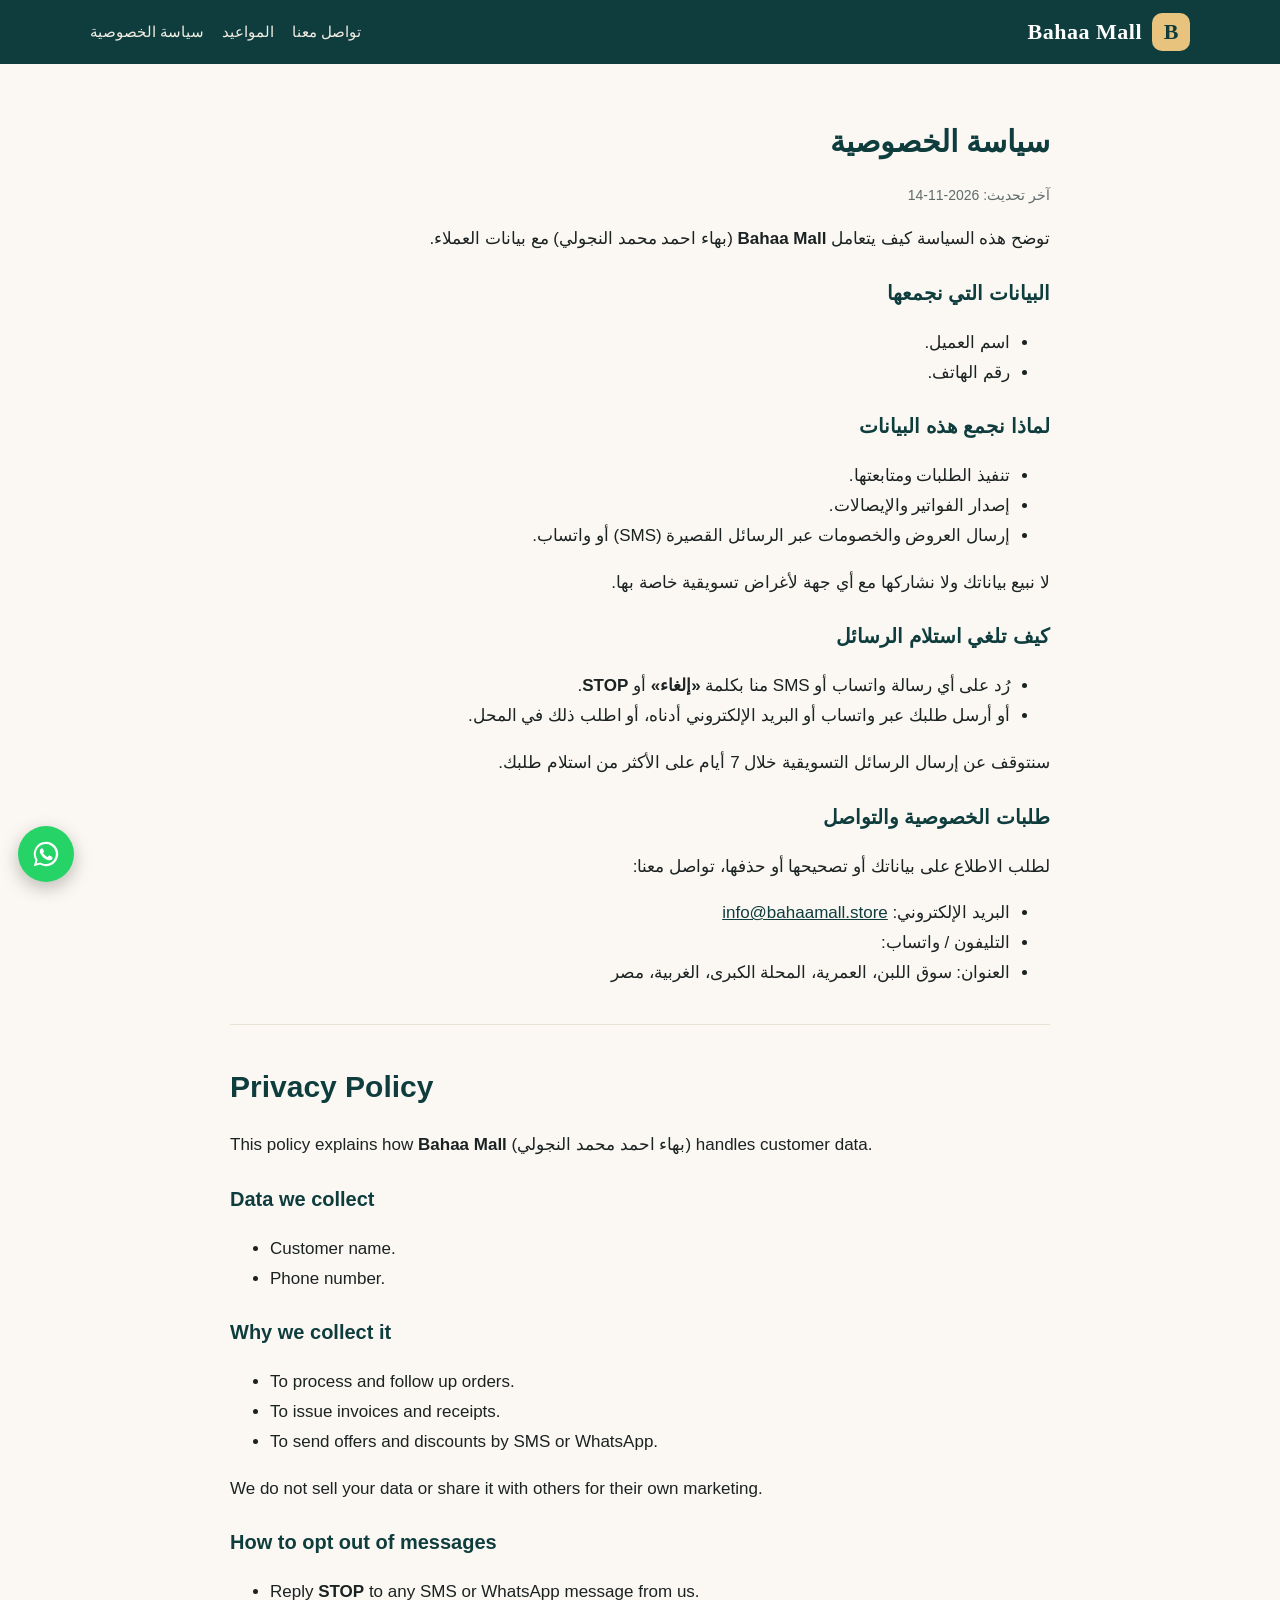
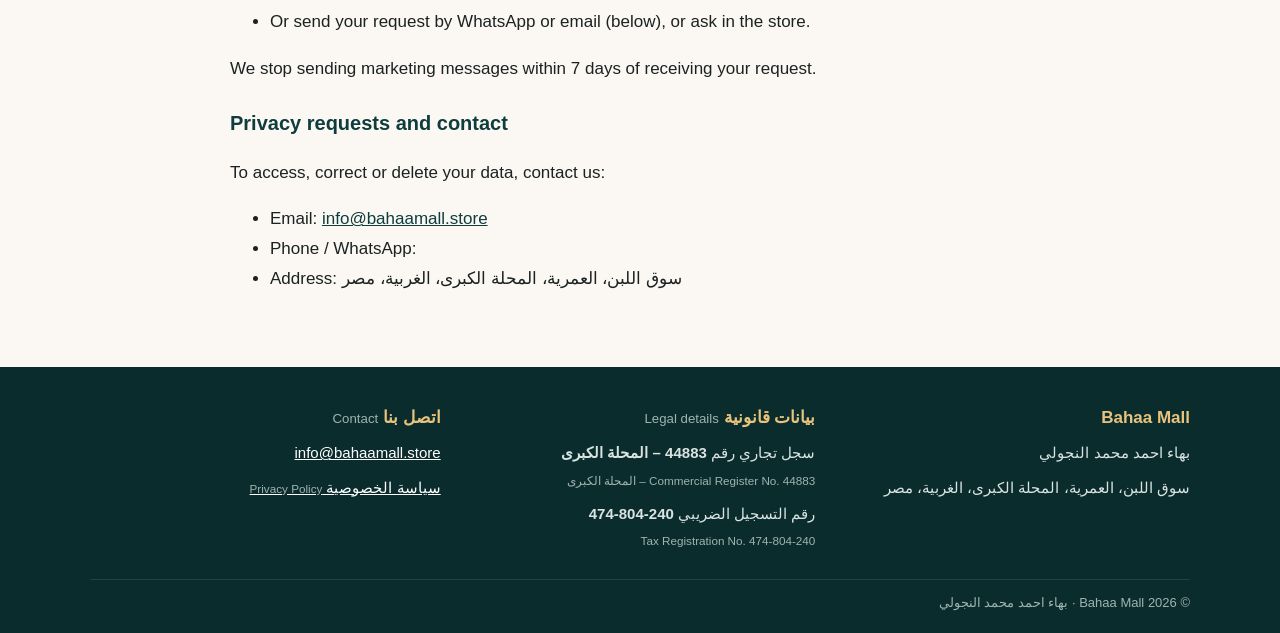
==== docs/privacy.html @ fdb08cdc "Bahaa Mall website: home and privacy pages for Meta Business Verification Co-Authored-By: Claude Opu" ====
<!doctype html>
<html lang="ar" dir="rtl">
<head>
<meta charset="utf-8">
<meta name="viewport" content="width=device-width, initial-scale=1">
<title>سياسة الخصوصية – Bahaa Mall</title>
<meta name="description" content="Privacy Policy of Bahaa Mall">
<!-- Meta domain verification: put the code in config.json "metaDomainVerification" and rebuild -->
<link rel="icon" href="data:image/svg+xml,%3Csvg xmlns='http://www.w3.org/2000/svg' viewBox='0 0 64 64'%3E%3Crect width='64' height='64' rx='14' fill='%230f3d3e'/%3E%3Ctext x='32' y='43' font-size='30' text-anchor='middle' fill='%23e8c37d' font-family='Georgia'%3EB%3C/text%3E%3C/svg%3E">
<link rel="stylesheet" href="style.css">
</head>
<body>
<header class="top"><div class="wrap top__in">
  <a class="brand" href="index.html"><span class="brand__mark">B</span><span class="brand__name">Bahaa Mall</span></a>
  <nav class="nav"><a href="index.html#contact">تواصل معنا</a><a href="index.html#hours">المواعيد</a><a href="privacy.html">سياسة الخصوصية</a></nav>
</div></header>
<main class="wrap doc">
<h1>سياسة الخصوصية</h1>
<p class="muted">آخر تحديث: 2026-11-14</p>
<p>توضح هذه السياسة كيف يتعامل <b>Bahaa Mall</b> (بهاء احمد محمد النجولي) مع بيانات العملاء.</p>
<h2>البيانات التي نجمعها</h2>
<ul><li>اسم العميل.</li><li>رقم الهاتف.</li></ul>
<h2>لماذا نجمع هذه البيانات</h2>
<ul><li>تنفيذ الطلبات ومتابعتها.</li><li>إصدار الفواتير والإيصالات.</li><li>إرسال العروض والخصومات عبر الرسائل القصيرة (SMS) أو واتساب.</li></ul>
<p>لا نبيع بياناتك ولا نشاركها مع أي جهة لأغراض تسويقية خاصة بها.</p>
<h2>كيف تلغي استلام الرسائل</h2>
<ul><li>رُد على أي رسالة واتساب أو SMS منا بكلمة <b>«إلغاء»</b> أو <b>STOP</b>.</li><li>أو أرسل طلبك عبر واتساب أو البريد الإلكتروني أدناه، أو اطلب ذلك في المحل.</li></ul>
<p>سنتوقف عن إرسال الرسائل التسويقية خلال 7 أيام على الأكثر من استلام طلبك.</p>
<h2>طلبات الخصوصية والتواصل</h2>
<p>لطلب الاطلاع على بياناتك أو تصحيحها أو حذفها، تواصل معنا:</p>
<ul><li>البريد الإلكتروني: <a href="mailto:info@bahaamall.store">info@bahaamall.store</a></li><li>التليفون / واتساب: <a href="tel:" dir="ltr"></a></li><li>العنوان: سوق اللبن، العمرية، المحلة الكبرى، الغربية، مصر</li></ul>

<hr>
<section lang="en" dir="ltr" class="en-doc">
<h1>Privacy Policy</h1>
<p>This policy explains how <b>Bahaa Mall</b> (بهاء احمد محمد النجولي) handles customer data.</p>
<h2>Data we collect</h2><ul><li>Customer name.</li><li>Phone number.</li></ul>
<h2>Why we collect it</h2><ul><li>To process and follow up orders.</li><li>To issue invoices and receipts.</li><li>To send offers and discounts by SMS or WhatsApp.</li></ul>
<p>We do not sell your data or share it with others for their own marketing.</p>
<h2>How to opt out of messages</h2><ul><li>Reply <b>STOP</b> to any SMS or WhatsApp message from us.</li><li>Or send your request by WhatsApp or email (below), or ask in the store.</li></ul>
<p>We stop sending marketing messages within 7 days of receiving your request.</p>
<h2>Privacy requests and contact</h2><p>To access, correct or delete your data, contact us:</p>
<ul><li>Email: <a href="mailto:info@bahaamall.store">info@bahaamall.store</a></li><li>Phone / WhatsApp: <a href="tel:"></a></li><li>Address: <span dir="rtl">سوق اللبن، العمرية، المحلة الكبرى، الغربية، مصر</span></li></ul>
</section>
</main>
<footer class="foot"><div class="wrap foot__grid">
  <div><h3>Bahaa Mall</h3><p>بهاء احمد محمد النجولي</p><p>سوق اللبن، العمرية، المحلة الكبرى، الغربية، مصر</p></div>
  <div><h3>بيانات قانونية <span class="en">Legal details</span></h3>
    <p>سجل تجاري رقم <b>44883 – المحلة الكبرى</b><br><span class="en">Commercial Register No. 44883 – المحلة الكبرى</span></p>
    <p>رقم التسجيل الضريبي <b dir="ltr">474-804-240</b><br><span class="en">Tax Registration No. 474-804-240</span></p></div>
  <div><h3>اتصل بنا <span class="en">Contact</span></h3>
    <p><a href="tel:" dir="ltr"></a></p>
    <p><a href="mailto:info@bahaamall.store">info@bahaamall.store</a></p>
    <p><a href="privacy.html">سياسة الخصوصية <span class="en">Privacy Policy</span></a></p></div>
</div><div class="wrap foot__copy">© 2026 Bahaa Mall · بهاء احمد محمد النجولي</div></footer>
<a class="wa-float" href="https://wa.me/" target="_blank" rel="noopener" aria-label="WhatsApp">
  <svg viewBox="0 0 32 32" width="30" height="30" aria-hidden="true"><path fill="#fff" d="M16 3a13 13 0 0 0-11.2 19.6L3 29l6.6-1.7A13 13 0 1 0 16 3Zm0 23.7c-2 0-3.9-.5-5.6-1.5l-.4-.2-3.9 1 1-3.8-.3-.4A10.7 10.7 0 1 1 16 26.7Zm5.9-8c-.3-.2-1.9-1-2.2-1-.3-.2-.5-.2-.7.1l-1 1.2c-.2.2-.4.3-.7.1a8.8 8.8 0 0 1-4.4-3.8c-.3-.6.3-.5.9-1.7.1-.2 0-.4 0-.6l-1-2.4c-.3-.6-.5-.5-.7-.5h-.6c-.2 0-.6.1-.9.4-.3.4-1.2 1.1-1.2 2.8s1.2 3.2 1.4 3.5c.2.2 2.3 3.6 5.7 5 2.1.9 3 1 4 .8.7-.1 1.9-.8 2.2-1.5.3-.8.3-1.4.2-1.5 0-.2-.3-.3-.6-.4Z"/></svg>
</a>
</body></html>
---- docs/style.css ----
:root { --ink:#1b2222; --mut:#5f6b6b; --bg:#fbf8f3; --card:#fff; --brand:#0f3d3e; --gold:#c9963e; --gold2:#e8c37d; --line:#e9e2d6; --wa:#25d366; }
* { box-sizing: border-box; }
html { scroll-behavior: smooth; }
body { margin: 0; font-family: "Segoe UI", Tahoma, "Noto Sans Arabic", Arial, sans-serif; color: var(--ink); background: var(--bg); line-height: 1.75; font-size: 17px; }
a { color: var(--brand); }
img { max-width: 100%; display: block; }
.wrap { width: min(1100px, 100% - 32px); margin-inline: auto; }
.en { font-size: .78em; color: var(--mut); font-weight: 400; }
.en-block { color: var(--mut); font-size: .95em; }

.top { background: var(--brand); color: #fff; position: sticky; top: 0; z-index: 10; }
.top__in { display: flex; align-items: center; justify-content: space-between; gap: 12px; min-height: 64px; flex-wrap: wrap; }
.brand { display: flex; align-items: center; gap: 10px; color: #fff; text-decoration: none; }
.brand__mark { width: 38px; height: 38px; border-radius: 10px; background: var(--gold2); color: var(--brand); display: grid; place-items: center; font: 700 22px Georgia, serif; }
.brand__name { font: 700 22px Georgia, "Times New Roman", serif; letter-spacing: .5px; }
.nav { display: flex; gap: 18px; flex-wrap: wrap; }
.nav a { color: #f3eee4; text-decoration: none; font-size: 15px; }
.nav a:hover { color: var(--gold2); }

.hero { background: radial-gradient(circle at 80% 0%, #1b5b5c 0%, var(--brand) 55%); color: #fff; padding: 64px 0 72px; }
.hero__kicker { color: var(--gold2); margin: 0; font-size: 15px; }
.hero h1 { font: 700 clamp(40px, 7vw, 68px)/1.1 Georgia, "Times New Roman", serif; margin: 6px 0 14px; letter-spacing: 1px; }
.hero__ar { font-size: clamp(19px, 3vw, 24px); margin: 0; }
.hero__en { color: #d8e6e3; margin: 4px 0 26px; text-align: right; }
.hero__cta { display: flex; gap: 12px; flex-wrap: wrap; }
.btn { display: inline-flex; align-items: center; gap: 8px; padding: 12px 22px; border-radius: 999px; font-weight: 600; text-decoration: none; font-size: 16px; }
.btn--wa { background: var(--wa); color: #073b1e; }
.btn--call { background: var(--gold2); color: var(--brand); }

.cards { display: grid; grid-template-columns: repeat(auto-fit, minmax(280px, 1fr)); gap: 18px; margin-top: -36px; }
.card { background: var(--card); border: 1px solid var(--line); border-radius: 16px; padding: 22px 24px; box-shadow: 0 8px 24px rgba(15,61,62,.06); }
.card h2, .sec { font-size: 22px; margin: 0 0 10px; color: var(--brand); }
.sec { margin-top: 44px; }
.hours { list-style: none; padding: 0; margin: 0; } .hours li { padding: 6px 0; border-bottom: 1px dashed var(--line); } .hours li:last-child { border: 0; }

.gallery { display: grid; grid-template-columns: repeat(auto-fit, minmax(220px, 1fr)); gap: 12px; }
.gallery figure { margin: 0; border-radius: 14px; overflow: hidden; aspect-ratio: 4 / 3; background: #efe7da; }
.gallery img { width: 100%; height: 100%; object-fit: cover; }
.gallery .ph { display: grid; place-items: center; color: var(--mut); border: 2px dashed #d8cbb5; }

.contact { display: grid; grid-template-columns: 1fr 1.1fr; gap: 24px; align-items: start; margin-bottom: 56px; }
.contact .row { margin: 6px 0; }
.map { border-radius: 16px; overflow: hidden; border: 1px solid var(--line); min-height: 320px; margin-top: 44px; }
.map iframe { width: 100%; height: 360px; border: 0; display: block; }
@media (max-width: 760px) { .contact { grid-template-columns: 1fr; } .map { margin-top: 0; } .hero { padding: 44px 0 60px; } .nav { gap: 12px; } }

.doc { padding: 32px 0 56px; max-width: 820px; }
.doc h1 { color: var(--brand); font-size: 30px; margin-bottom: 4px; } .doc h2 { color: var(--brand); font-size: 20px; margin: 22px 0 6px; }
.muted { color: var(--mut); font-size: 14px; }
.doc hr { border: 0; border-top: 1px solid var(--line); margin: 36px 0; }
.en-doc { text-align: left; }

.foot { background: #0b2c2d; color: #d9e4e1; padding: 36px 0 18px; font-size: 15px; }
.foot__grid { display: grid; grid-template-columns: repeat(auto-fit, minmax(240px, 1fr)); gap: 24px; }
.foot h3 { color: var(--gold2); font-size: 17px; margin: 0 0 8px; }
.foot p { margin: 0 0 8px; } .foot a { color: #fff; } .foot .en { color: #9fb4b0; }
.foot__copy { border-top: 1px solid #1c4546; margin-top: 18px; padding-top: 12px; font-size: 13px; color: #9fb4b0; }
.wa-float { position: fixed; bottom: 18px; left: 18px; width: 56px; height: 56px; border-radius: 50%; background: var(--wa); display: grid; place-items: center; box-shadow: 0 6px 18px rgba(0,0,0,.25); z-index: 20; }
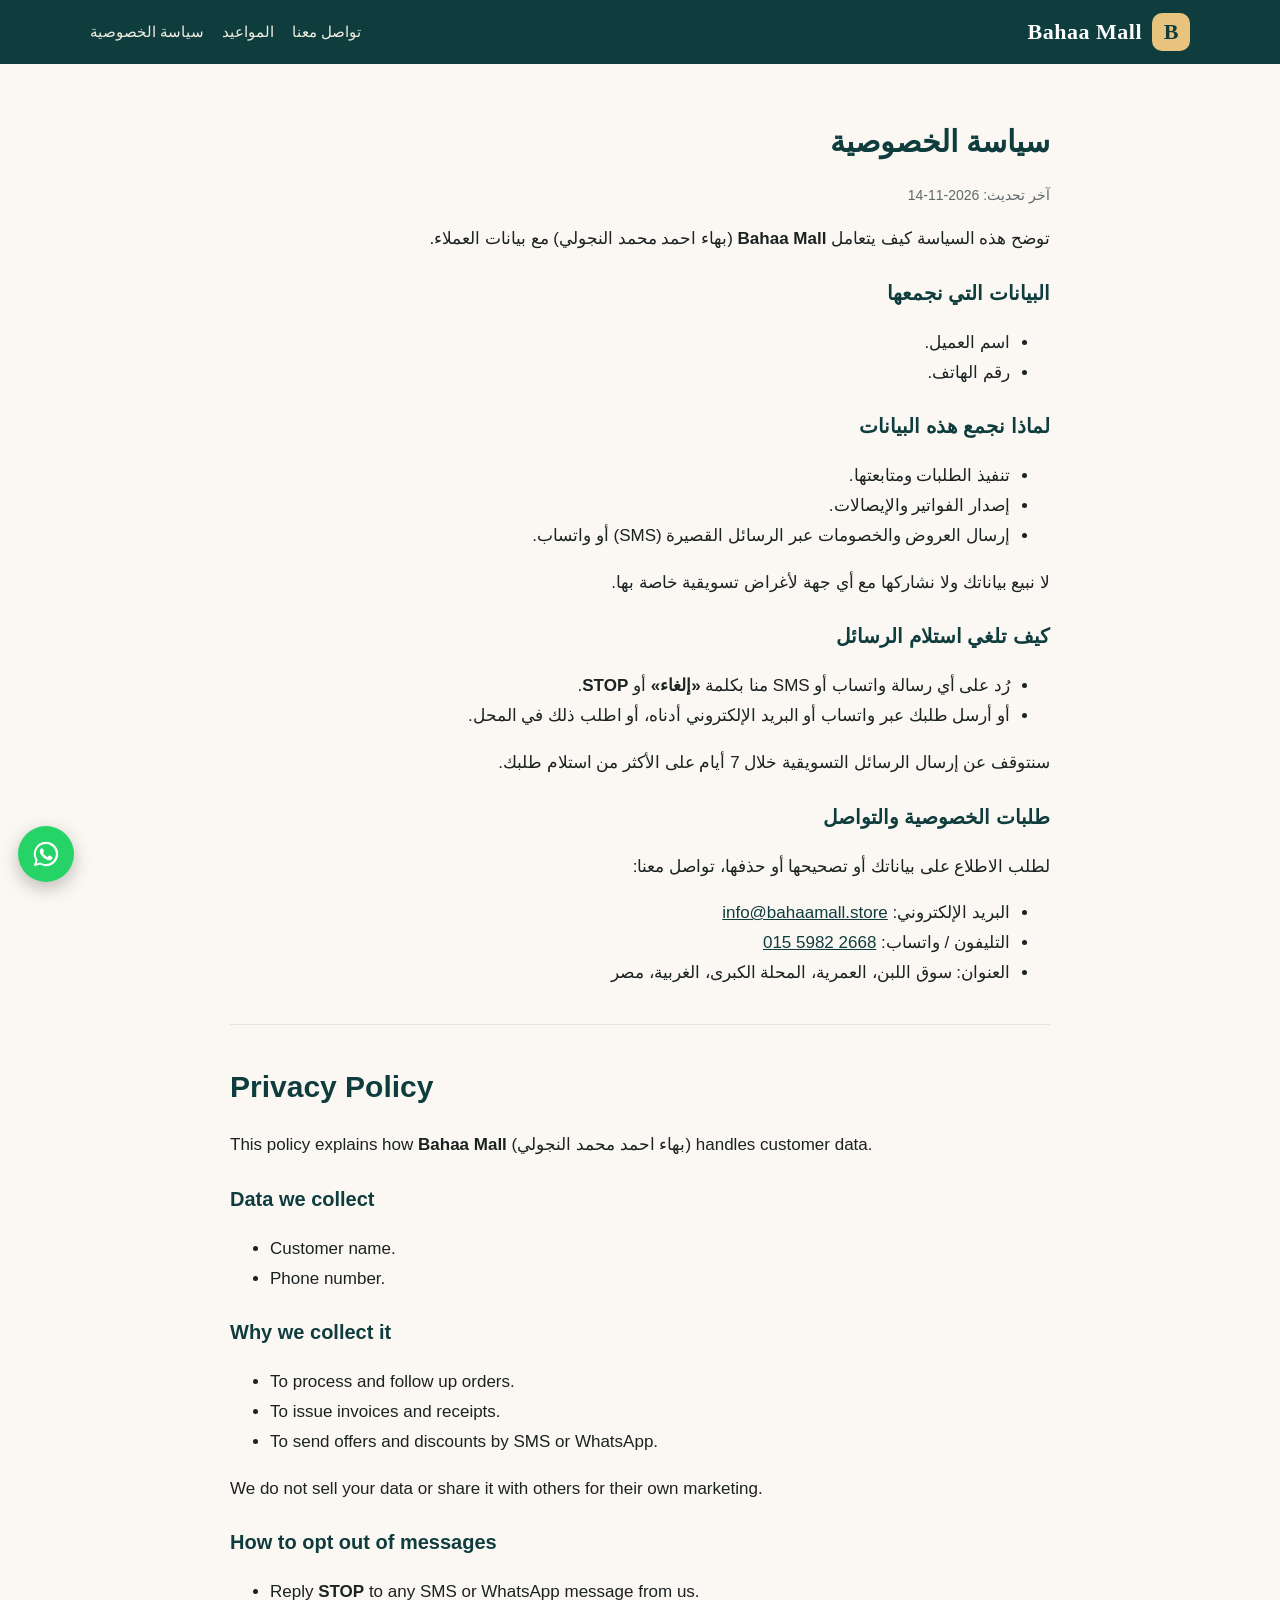
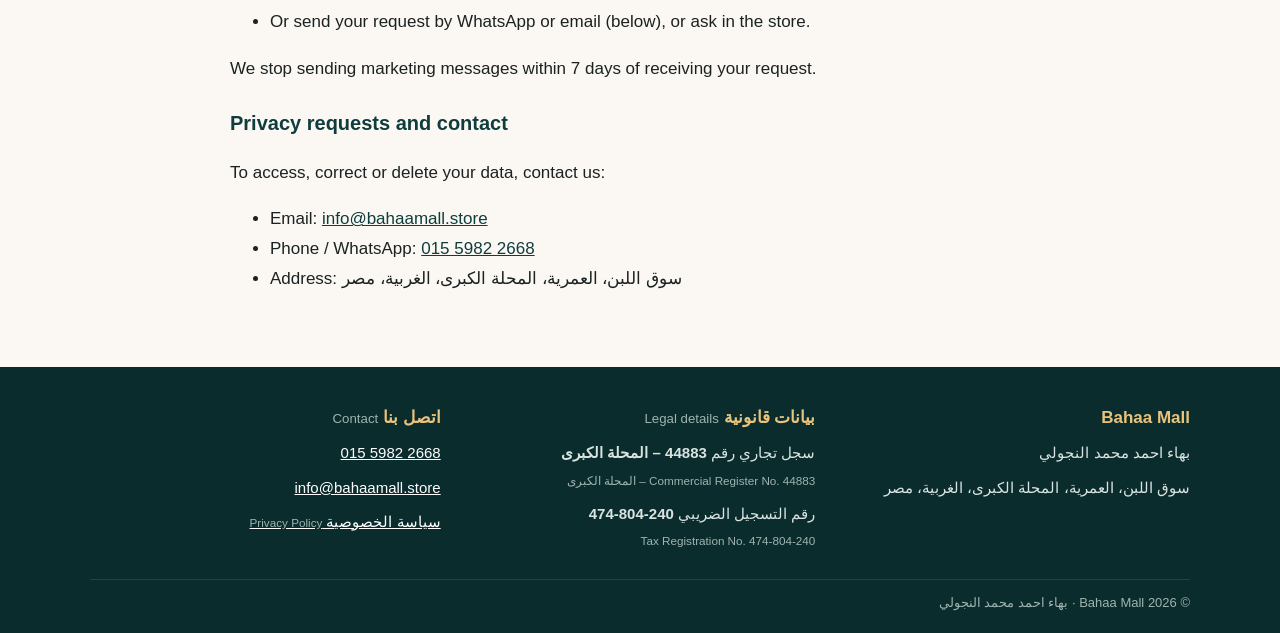
==== commit ac5e44a2: "Add phone/WhatsApp, store photos from the Facebook page, store sign in hero; hours via WhatsApp; no " ====
--- a/docs/privacy.html
+++ b/docs/privacy.html
@@ -28,7 +28,7 @@
 <p>سنتوقف عن إرسال الرسائل التسويقية خلال 7 أيام على الأكثر من استلام طلبك.</p>
 <h2>طلبات الخصوصية والتواصل</h2>
 <p>لطلب الاطلاع على بياناتك أو تصحيحها أو حذفها، تواصل معنا:</p>
-<ul><li>البريد الإلكتروني: <a href="mailto:info@bahaamall.store">info@bahaamall.store</a></li><li>التليفون / واتساب: <a href="tel:" dir="ltr"></a></li><li>العنوان: سوق اللبن، العمرية، المحلة الكبرى، الغربية، مصر</li></ul>
+<ul><li>البريد الإلكتروني: <a href="mailto:info@bahaamall.store">info@bahaamall.store</a></li><li>التليفون / واتساب: <a href="tel:+201559822668" dir="ltr">015 5982 2668</a></li><li>العنوان: سوق اللبن، العمرية، المحلة الكبرى، الغربية، مصر</li></ul>
 
 <hr>
 <section lang="en" dir="ltr" class="en-doc">
@@ -40,7 +40,7 @@
 <h2>How to opt out of messages</h2><ul><li>Reply <b>STOP</b> to any SMS or WhatsApp message from us.</li><li>Or send your request by WhatsApp or email (below), or ask in the store.</li></ul>
 <p>We stop sending marketing messages within 7 days of receiving your request.</p>
 <h2>Privacy requests and contact</h2><p>To access, correct or delete your data, contact us:</p>
-<ul><li>Email: <a href="mailto:info@bahaamall.store">info@bahaamall.store</a></li><li>Phone / WhatsApp: <a href="tel:"></a></li><li>Address: <span dir="rtl">سوق اللبن، العمرية، المحلة الكبرى، الغربية، مصر</span></li></ul>
+<ul><li>Email: <a href="mailto:info@bahaamall.store">info@bahaamall.store</a></li><li>Phone / WhatsApp: <a href="tel:+201559822668">015 5982 2668</a></li><li>Address: <span dir="rtl">سوق اللبن، العمرية، المحلة الكبرى، الغربية، مصر</span></li></ul>
 </section>
 </main>
 <footer class="foot"><div class="wrap foot__grid">
@@ -49,11 +49,11 @@
     <p>سجل تجاري رقم <b>44883 – المحلة الكبرى</b><br><span class="en">Commercial Register No. 44883 – المحلة الكبرى</span></p>
     <p>رقم التسجيل الضريبي <b dir="ltr">474-804-240</b><br><span class="en">Tax Registration No. 474-804-240</span></p></div>
   <div><h3>اتصل بنا <span class="en">Contact</span></h3>
-    <p><a href="tel:" dir="ltr"></a></p>
+    <p><a href="tel:+201559822668" dir="ltr">015 5982 2668</a></p>
     <p><a href="mailto:info@bahaamall.store">info@bahaamall.store</a></p>
     <p><a href="privacy.html">سياسة الخصوصية <span class="en">Privacy Policy</span></a></p></div>
 </div><div class="wrap foot__copy">© 2026 Bahaa Mall · بهاء احمد محمد النجولي</div></footer>
-<a class="wa-float" href="https://wa.me/" target="_blank" rel="noopener" aria-label="WhatsApp">
+<a class="wa-float" href="https://wa.me/201559822668" target="_blank" rel="noopener" aria-label="WhatsApp">
   <svg viewBox="0 0 32 32" width="30" height="30" aria-hidden="true"><path fill="#fff" d="M16 3a13 13 0 0 0-11.2 19.6L3 29l6.6-1.7A13 13 0 1 0 16 3Zm0 23.7c-2 0-3.9-.5-5.6-1.5l-.4-.2-3.9 1 1-3.8-.3-.4A10.7 10.7 0 1 1 16 26.7Zm5.9-8c-.3-.2-1.9-1-2.2-1-.3-.2-.5-.2-.7.1l-1 1.2c-.2.2-.4.3-.7.1a8.8 8.8 0 0 1-4.4-3.8c-.3-.6.3-.5.9-1.7.1-.2 0-.4 0-.6l-1-2.4c-.3-.6-.5-.5-.7-.5h-.6c-.2 0-.6.1-.9.4-.3.4-1.2 1.1-1.2 2.8s1.2 3.2 1.4 3.5c.2.2 2.3 3.6 5.7 5 2.1.9 3 1 4 .8.7-.1 1.9-.8 2.2-1.5.3-.8.3-1.4.2-1.5 0-.2-.3-.3-.6-.4Z"/></svg>
 </a>
 </body></html>
--- a/docs/style.css
+++ b/docs/style.css
@@ -23,9 +23,13 @@
 .hero__ar { font-size: clamp(19px, 3vw, 24px); margin: 0; }
 .hero__en { color: #d8e6e3; margin: 4px 0 26px; text-align: right; }
 .hero__cta { display: flex; gap: 12px; flex-wrap: wrap; }
+.hero__in { display: grid; grid-template-columns: 1fr 340px; gap: 40px; align-items: center; }
+.hero__img { grid-column: 2; grid-row: 1; width: 100%; height: auto; aspect-ratio: 1 / 1; object-fit: cover; border-radius: 20px; box-shadow: 0 18px 40px rgba(0,0,0,.35); border: 3px solid var(--gold2); }
+.hero__txt { grid-column: 1; grid-row: 1; min-width: 0; }
 .btn { display: inline-flex; align-items: center; gap: 8px; padding: 12px 22px; border-radius: 999px; font-weight: 600; text-decoration: none; font-size: 16px; }
 .btn--wa { background: var(--wa); color: #073b1e; }
 .btn--call { background: var(--gold2); color: var(--brand); }
+.btn--sm { padding: 8px 16px; font-size: 15px; }
 
 .cards { display: grid; grid-template-columns: repeat(auto-fit, minmax(280px, 1fr)); gap: 18px; margin-top: -36px; }
 .card { background: var(--card); border: 1px solid var(--line); border-radius: 16px; padding: 22px 24px; box-shadow: 0 8px 24px rgba(15,61,62,.06); }
@@ -33,22 +37,21 @@
 .sec { margin-top: 44px; }
 .hours { list-style: none; padding: 0; margin: 0; } .hours li { padding: 6px 0; border-bottom: 1px dashed var(--line); } .hours li:last-child { border: 0; }
 
-.gallery { display: grid; grid-template-columns: repeat(auto-fit, minmax(220px, 1fr)); gap: 12px; }
-.gallery figure { margin: 0; border-radius: 14px; overflow: hidden; aspect-ratio: 4 / 3; background: #efe7da; }
-.gallery img { width: 100%; height: 100%; object-fit: cover; }
+.gallery { display: grid; grid-template-columns: repeat(4, 1fr); gap: 12px; }
+@media (max-width: 760px) { .gallery { grid-template-columns: repeat(2, 1fr); gap: 8px; } }
+.gallery figure { margin: 0; border-radius: 14px; overflow: hidden; aspect-ratio: 3 / 4; background: #efe7da; }
+.gallery img { width: 100%; height: 100%; object-fit: cover; object-position: top; }
 .gallery .ph { display: grid; place-items: center; color: var(--mut); border: 2px dashed #d8cbb5; }
 
-.contact { display: grid; grid-template-columns: 1fr 1.1fr; gap: 24px; align-items: start; margin-bottom: 56px; }
+.contact { display: grid; grid-template-columns: 1fr 1fr; gap: 24px; align-items: start; margin-bottom: 56px; }
 .contact .row { margin: 6px 0; }
-.map { border-radius: 16px; overflow: hidden; border: 1px solid var(--line); min-height: 320px; margin-top: 44px; }
-.map iframe { width: 100%; height: 360px; border: 0; display: block; }
-@media (max-width: 760px) { .contact { grid-template-columns: 1fr; } .map { margin-top: 0; } .hero { padding: 44px 0 60px; } .nav { gap: 12px; } }
+@media (max-width: 760px) { .contact { grid-template-columns: 1fr; } .contact__en .sec { margin-top: 8px; } .hero__in { grid-template-columns: 1fr; gap: 24px; } .hero__img, .hero__txt { grid-column: 1; } .hero__img { grid-row: 2; max-width: 300px; justify-self: center; } .hero { padding: 44px 0 60px; } .nav { gap: 12px; } }
 
 .doc { padding: 32px 0 56px; max-width: 820px; }
 .doc h1 { color: var(--brand); font-size: 30px; margin-bottom: 4px; } .doc h2 { color: var(--brand); font-size: 20px; margin: 22px 0 6px; }
 .muted { color: var(--mut); font-size: 14px; }
 .doc hr { border: 0; border-top: 1px solid var(--line); margin: 36px 0; }
-.en-doc { text-align: left; }
+.en-doc, .contact__en { text-align: left; }
 
 .foot { background: #0b2c2d; color: #d9e4e1; padding: 36px 0 18px; font-size: 15px; }
 .foot__grid { display: grid; grid-template-columns: repeat(auto-fit, minmax(240px, 1fr)); gap: 24px; }
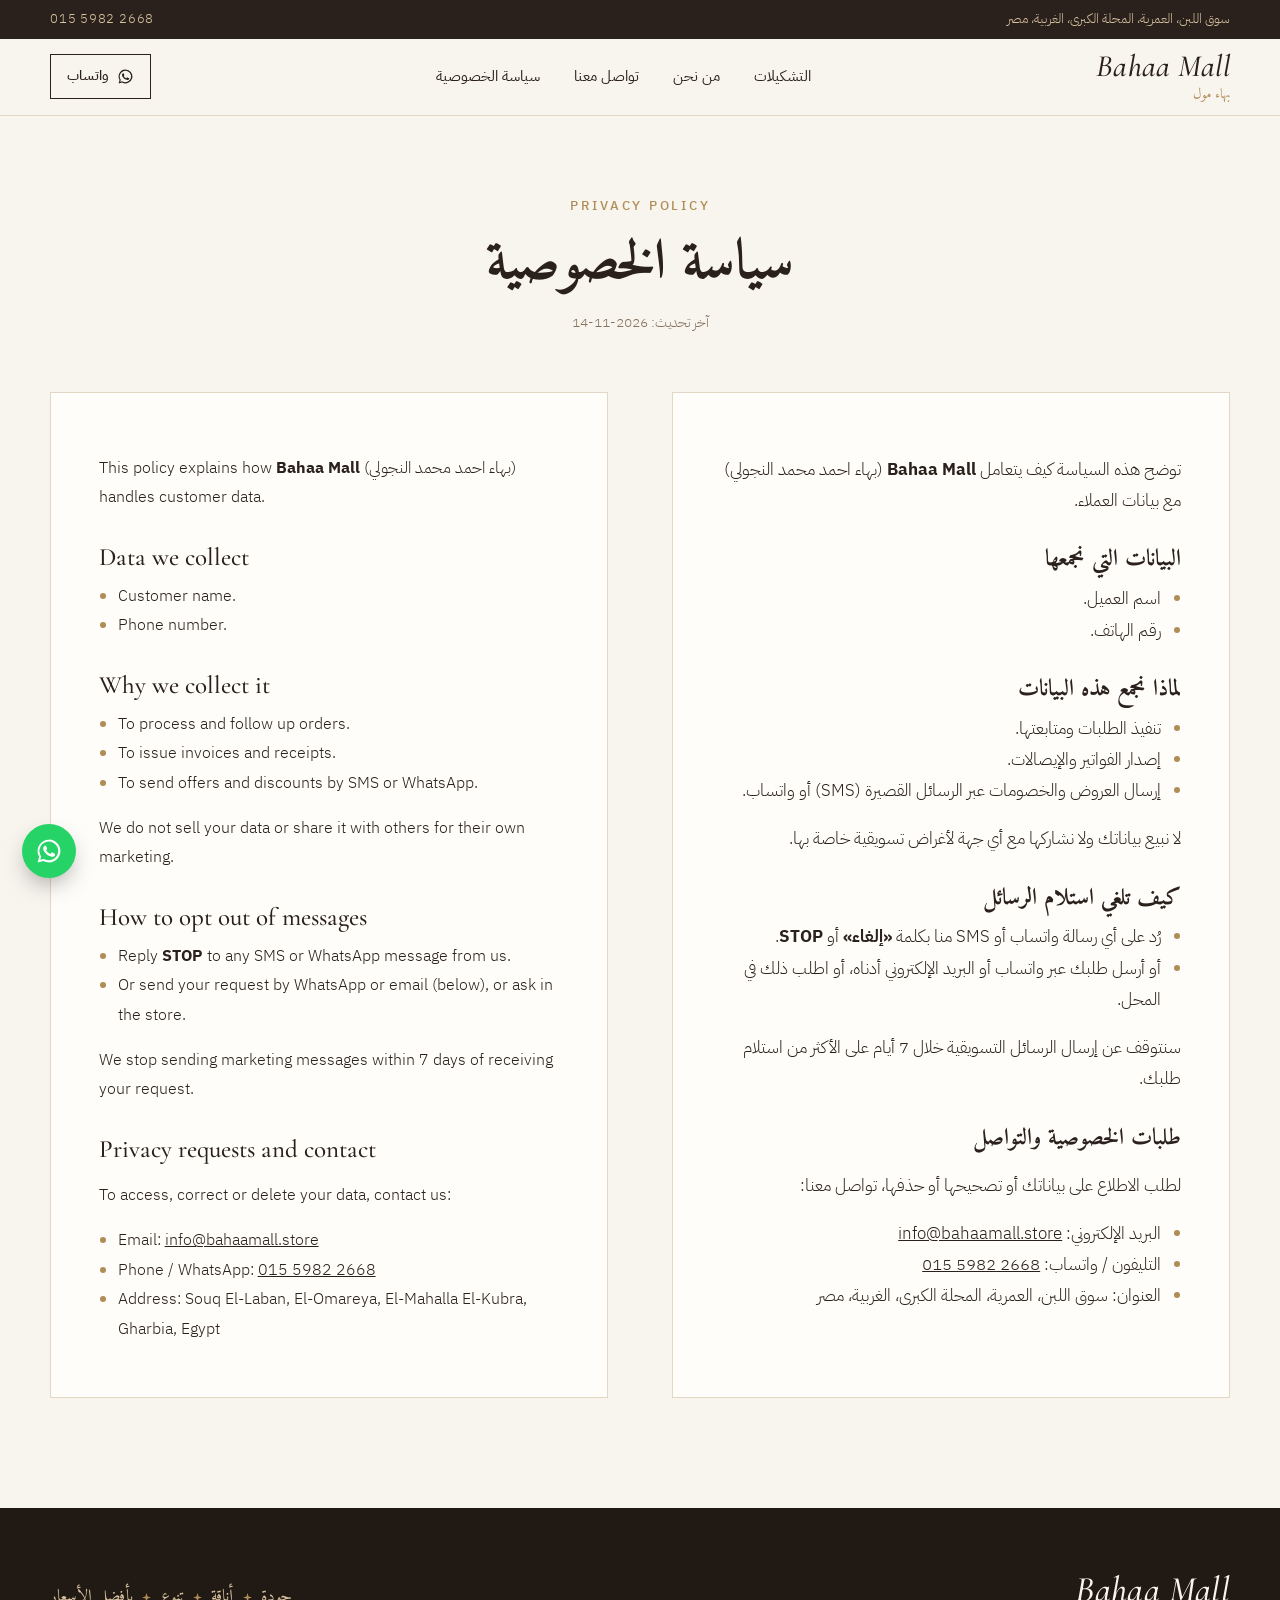
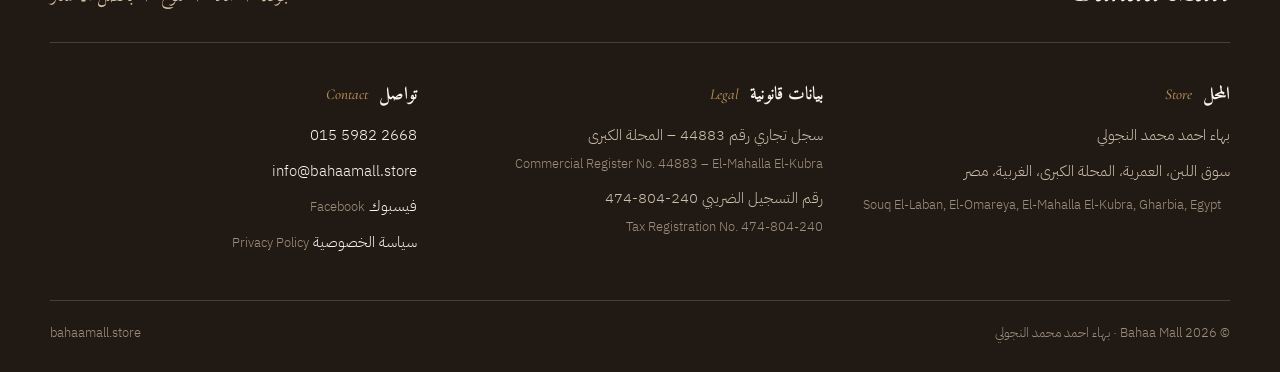
==== commit 6e5b52cc: "Redesign: editorial boutique look (Amiri/Cormorant, ivory/espresso/gold), arch-framed collections, l" ====
--- a/docs/privacy.html
+++ b/docs/privacy.html
@@ -2,21 +2,41 @@
 <html lang="ar" dir="rtl">
 <head>
 <meta charset="utf-8">
+<script>document.documentElement.className+=" js"</script>
 <meta name="viewport" content="width=device-width, initial-scale=1">
 <title>سياسة الخصوصية – Bahaa Mall</title>
-<meta name="description" content="Privacy Policy of Bahaa Mall">
+<meta name="description" content="Privacy Policy – Bahaa Mall">
+<meta name="theme-color" content="#2b211c">
+<meta property="og:title" content="سياسة الخصوصية – Bahaa Mall">
+<meta property="og:description" content="Privacy Policy – Bahaa Mall">
+<meta property="og:image" content="https://bahaamall.store/img/store-sign.jpg">
+<meta property="og:url" content="https://bahaamall.store/privacy.html">
 <!-- Meta domain verification: put the code in config.json "metaDomainVerification" and rebuild -->
-<link rel="icon" href="data:image/svg+xml,%3Csvg xmlns='http://www.w3.org/2000/svg' viewBox='0 0 64 64'%3E%3Crect width='64' height='64' rx='14' fill='%230f3d3e'/%3E%3Ctext x='32' y='43' font-size='30' text-anchor='middle' fill='%23e8c37d' font-family='Georgia'%3EB%3C/text%3E%3C/svg%3E">
+<link rel="icon" href="data:image/svg+xml,%3Csvg xmlns='http://www.w3.org/2000/svg' viewBox='0 0 64 64'%3E%3Crect width='64' height='64' rx='32' fill='%232b211c'/%3E%3Ctext x='32' y='44' font-size='34' font-style='italic' text-anchor='middle' fill='%23d8c3a0' font-family='Georgia'%3EB%3C/text%3E%3C/svg%3E">
+<link rel="preconnect" href="https://fonts.googleapis.com">
+<link rel="preconnect" href="https://fonts.gstatic.com" crossorigin>
+<link rel="stylesheet" href="https://fonts.googleapis.com/css2?family=Amiri:wght@400;700&family=Cormorant+Garamond:ital,wght@0,500;1,500&family=IBM+Plex+Sans+Arabic:wght@300;400;500&display=swap">
 <link rel="stylesheet" href="style.css">
 </head>
-<body>
+<body class="page-privacy">
+<div class="bar"><div class="wrap bar__in">
+  <span>سوق اللبن، العمرية، المحلة الكبرى، الغربية، مصر</span>
+  <a href="tel:+201559822668" dir="ltr">015 5982 2668</a>
+</div></div>
 <header class="top"><div class="wrap top__in">
-  <a class="brand" href="index.html"><span class="brand__mark">B</span><span class="brand__name">Bahaa Mall</span></a>
-  <nav class="nav"><a href="index.html#contact">تواصل معنا</a><a href="index.html#hours">المواعيد</a><a href="privacy.html">سياسة الخصوصية</a></nav>
+  <a class="mark" href="index.html" aria-label="Bahaa Mall"><span class="mark__en">Bahaa Mall</span><span class="mark__ar">بهاء مول</span></a>
+  <nav class="nav">
+    <a href="index.html#collections">التشكيلات</a>
+    <a href="index.html#about">من نحن</a>
+    <a href="index.html#visit">تواصل معنا</a>
+    <a href="privacy.html">سياسة الخصوصية</a>
+  </nav>
+  <a class="top__wa" href="https://wa.me/201559822668" target="_blank" rel="noopener"><svg viewBox="0 0 32 32" aria-hidden="true"><path fill="currentColor" d="M16 3a13 13 0 0 0-11.2 19.6L3 29l6.6-1.7A13 13 0 1 0 16 3Zm0 23.7c-2 0-3.9-.5-5.6-1.5l-.4-.2-3.9 1 1-3.8-.3-.4A10.7 10.7 0 1 1 16 26.7Zm5.9-8c-.3-.2-1.9-1-2.2-1-.3-.2-.5-.2-.7.1l-1 1.2c-.2.2-.4.3-.7.1a8.8 8.8 0 0 1-4.4-3.8c-.3-.6.3-.5.9-1.7.1-.2 0-.4 0-.6l-1-2.4c-.3-.6-.5-.5-.7-.5h-.6c-.2 0-.6.1-.9.4-.3.4-1.2 1.1-1.2 2.8s1.2 3.2 1.4 3.5c.2.2 2.3 3.6 5.7 5 2.1.9 3 1 4 .8.7-.1 1.9-.8 2.2-1.5.3-.8.3-1.4.2-1.5 0-.2-.3-.3-.6-.4Z"/></svg><span>واتساب</span></a>
 </div></header>
-<main class="wrap doc">
-<h1>سياسة الخصوصية</h1>
-<p class="muted">آخر تحديث: 2026-11-14</p>
+<main class="doc wrap">
+<header class="doc__head"><p class="eyebrow">Privacy Policy</p><h1>سياسة الخصوصية</h1><p class="muted">آخر تحديث: 2026-11-14</p></header>
+<div class="doc__cols">
+<article class="doc__ar">
 <p>توضح هذه السياسة كيف يتعامل <b>Bahaa Mall</b> (بهاء احمد محمد النجولي) مع بيانات العملاء.</p>
 <h2>البيانات التي نجمعها</h2>
 <ul><li>اسم العميل.</li><li>رقم الهاتف.</li></ul>
@@ -29,10 +49,8 @@
 <h2>طلبات الخصوصية والتواصل</h2>
 <p>لطلب الاطلاع على بياناتك أو تصحيحها أو حذفها، تواصل معنا:</p>
 <ul><li>البريد الإلكتروني: <a href="mailto:info@bahaamall.store">info@bahaamall.store</a></li><li>التليفون / واتساب: <a href="tel:+201559822668" dir="ltr">015 5982 2668</a></li><li>العنوان: سوق اللبن، العمرية، المحلة الكبرى، الغربية، مصر</li></ul>
-
-<hr>
-<section lang="en" dir="ltr" class="en-doc">
-<h1>Privacy Policy</h1>
+</article>
+<article class="doc__en" lang="en" dir="ltr">
 <p>This policy explains how <b>Bahaa Mall</b> (بهاء احمد محمد النجولي) handles customer data.</p>
 <h2>Data we collect</h2><ul><li>Customer name.</li><li>Phone number.</li></ul>
 <h2>Why we collect it</h2><ul><li>To process and follow up orders.</li><li>To issue invoices and receipts.</li><li>To send offers and discounts by SMS or WhatsApp.</li></ul>
@@ -40,20 +58,28 @@
 <h2>How to opt out of messages</h2><ul><li>Reply <b>STOP</b> to any SMS or WhatsApp message from us.</li><li>Or send your request by WhatsApp or email (below), or ask in the store.</li></ul>
 <p>We stop sending marketing messages within 7 days of receiving your request.</p>
 <h2>Privacy requests and contact</h2><p>To access, correct or delete your data, contact us:</p>
-<ul><li>Email: <a href="mailto:info@bahaamall.store">info@bahaamall.store</a></li><li>Phone / WhatsApp: <a href="tel:+201559822668">015 5982 2668</a></li><li>Address: <span dir="rtl">سوق اللبن، العمرية، المحلة الكبرى، الغربية، مصر</span></li></ul>
-</section>
+<ul><li>Email: <a href="mailto:info@bahaamall.store">info@bahaamall.store</a></li><li>Phone / WhatsApp: <a href="tel:+201559822668">015 5982 2668</a></li><li>Address: Souq El-Laban, El-Omareya, El-Mahalla El-Kubra, Gharbia, Egypt</li></ul>
+</article>
+</div>
 </main>
-<footer class="foot"><div class="wrap foot__grid">
-  <div><h3>Bahaa Mall</h3><p>بهاء احمد محمد النجولي</p><p>سوق اللبن، العمرية، المحلة الكبرى، الغربية، مصر</p></div>
-  <div><h3>بيانات قانونية <span class="en">Legal details</span></h3>
-    <p>سجل تجاري رقم <b>44883 – المحلة الكبرى</b><br><span class="en">Commercial Register No. 44883 – المحلة الكبرى</span></p>
-    <p>رقم التسجيل الضريبي <b dir="ltr">474-804-240</b><br><span class="en">Tax Registration No. 474-804-240</span></p></div>
-  <div><h3>اتصل بنا <span class="en">Contact</span></h3>
-    <p><a href="tel:+201559822668" dir="ltr">015 5982 2668</a></p>
-    <p><a href="mailto:info@bahaamall.store">info@bahaamall.store</a></p>
-    <p><a href="privacy.html">سياسة الخصوصية <span class="en">Privacy Policy</span></a></p></div>
-</div><div class="wrap foot__copy">© 2026 Bahaa Mall · بهاء احمد محمد النجولي</div></footer>
-<a class="wa-float" href="https://wa.me/201559822668" target="_blank" rel="noopener" aria-label="WhatsApp">
-  <svg viewBox="0 0 32 32" width="30" height="30" aria-hidden="true"><path fill="#fff" d="M16 3a13 13 0 0 0-11.2 19.6L3 29l6.6-1.7A13 13 0 1 0 16 3Zm0 23.7c-2 0-3.9-.5-5.6-1.5l-.4-.2-3.9 1 1-3.8-.3-.4A10.7 10.7 0 1 1 16 26.7Zm5.9-8c-.3-.2-1.9-1-2.2-1-.3-.2-.5-.2-.7.1l-1 1.2c-.2.2-.4.3-.7.1a8.8 8.8 0 0 1-4.4-3.8c-.3-.6.3-.5.9-1.7.1-.2 0-.4 0-.6l-1-2.4c-.3-.6-.5-.5-.7-.5h-.6c-.2 0-.6.1-.9.4-.3.4-1.2 1.1-1.2 2.8s1.2 3.2 1.4 3.5c.2.2 2.3 3.6 5.7 5 2.1.9 3 1 4 .8.7-.1 1.9-.8 2.2-1.5.3-.8.3-1.4.2-1.5 0-.2-.3-.3-.6-.4Z"/></svg>
-</a>
+<footer class="foot"><div class="wrap">
+  <div class="foot__mark"><span class="mark__en">Bahaa Mall</span><span class="foot__tag">جودة <svg class="gem" viewBox="0 0 12 12" aria-hidden="true"><path d="M6 0 7.4 4.6 12 6 7.4 7.4 6 12 4.6 7.4 0 6 4.6 4.6Z"/></svg> أناقة <svg class="gem" viewBox="0 0 12 12" aria-hidden="true"><path d="M6 0 7.4 4.6 12 6 7.4 7.4 6 12 4.6 7.4 0 6 4.6 4.6Z"/></svg> تنوع <svg class="gem" viewBox="0 0 12 12" aria-hidden="true"><path d="M6 0 7.4 4.6 12 6 7.4 7.4 6 12 4.6 7.4 0 6 4.6 4.6Z"/></svg> بأفضل الأسعار</span></div>
+  <div class="foot__grid">
+    <div><h3>المحل <span>Store</span></h3><p>بهاء احمد محمد النجولي</p><p>سوق اللبن، العمرية، المحلة الكبرى، الغربية، مصر</p><p class="en" lang="en" dir="ltr">Souq El-Laban, El-Omareya, El-Mahalla El-Kubra, Gharbia, Egypt</p></div>
+    <div><h3>بيانات قانونية <span>Legal</span></h3>
+      <p>سجل تجاري رقم 44883 – المحلة الكبرى<br><span class="en" lang="en">Commercial Register No. 44883 – El-Mahalla El-Kubra</span></p>
+      <p>رقم التسجيل الضريبي <span dir="ltr">474-804-240</span><br><span class="en" lang="en">Tax Registration No. 474-804-240</span></p></div>
+    <div><h3>تواصل <span>Contact</span></h3>
+      <p><a href="tel:+201559822668" dir="ltr">015 5982 2668</a></p>
+      <p><a href="mailto:info@bahaamall.store">info@bahaamall.store</a></p>
+      <p><a href="https://www.facebook.com/profile.php?id=61561883770027" target="_blank" rel="noopener">فيسبوك <span class="en">Facebook</span></a></p>
+      <p><a href="privacy.html">سياسة الخصوصية <span class="en">Privacy Policy</span></a></p></div>
+  </div>
+  <div class="foot__copy"><span>© 2026 Bahaa Mall · بهاء احمد محمد النجولي</span><span>bahaamall.store</span></div>
+</div></footer>
+<a class="wa-float" href="https://wa.me/201559822668" target="_blank" rel="noopener" aria-label="WhatsApp"><svg viewBox="0 0 32 32" aria-hidden="true"><path fill="currentColor" d="M16 3a13 13 0 0 0-11.2 19.6L3 29l6.6-1.7A13 13 0 1 0 16 3Zm0 23.7c-2 0-3.9-.5-5.6-1.5l-.4-.2-3.9 1 1-3.8-.3-.4A10.7 10.7 0 1 1 16 26.7Zm5.9-8c-.3-.2-1.9-1-2.2-1-.3-.2-.5-.2-.7.1l-1 1.2c-.2.2-.4.3-.7.1a8.8 8.8 0 0 1-4.4-3.8c-.3-.6.3-.5.9-1.7.1-.2 0-.4 0-.6l-1-2.4c-.3-.6-.5-.5-.7-.5h-.6c-.2 0-.6.1-.9.4-.3.4-1.2 1.1-1.2 2.8s1.2 3.2 1.4 3.5c.2.2 2.3 3.6 5.7 5 2.1.9 3 1 4 .8.7-.1 1.9-.8 2.2-1.5.3-.8.3-1.4.2-1.5 0-.2-.3-.3-.6-.4Z"/></svg></a>
+<script>
+(function(){var els=document.querySelectorAll('.rv');if(!('IntersectionObserver' in window)||matchMedia('(prefers-reduced-motion: reduce)').matches){els.forEach(function(e){e.classList.add('in')});return}
+var io=new IntersectionObserver(function(es){es.forEach(function(e){if(e.isIntersecting){e.target.classList.add('in');io.unobserve(e.target)}})},{rootMargin:'0px 0px -8% 0px'});els.forEach(function(e){io.observe(e)})})();
+</script>
 </body></html>
--- a/docs/style.css
+++ b/docs/style.css
@@ -1,61 +1,218 @@
-:root { --ink:#1b2222; --mut:#5f6b6b; --bg:#fbf8f3; --card:#fff; --brand:#0f3d3e; --gold:#c9963e; --gold2:#e8c37d; --line:#e9e2d6; --wa:#25d366; }
+:root {
+  --ivory: #f8f4ee; --paper: #fffdf9; --sand: #efe6da; --blush: #ecdcd2;
+  --espresso: #2b211c; --cocoa: #3b2d26; --mocha: #6b5547; --muted: #85725f;
+  --gold: #b08d57; --gold-soft: #d8c3a0; --line: #e2d6c5; --line-dark: rgba(216,195,160,.22);
+  --wa: #25d366;
+  --serif: "Amiri", "Times New Roman", serif;
+  --latin: "Cormorant Garamond", Georgia, serif;
+  --sans: "IBM Plex Sans Arabic", "Segoe UI", Tahoma, sans-serif;
+  --ease: cubic-bezier(.2,.7,.2,1);
+}
 * { box-sizing: border-box; }
-html { scroll-behavior: smooth; }
-body { margin: 0; font-family: "Segoe UI", Tahoma, "Noto Sans Arabic", Arial, sans-serif; color: var(--ink); background: var(--bg); line-height: 1.75; font-size: 17px; }
-a { color: var(--brand); }
-img { max-width: 100%; display: block; }
-.wrap { width: min(1100px, 100% - 32px); margin-inline: auto; }
-.en { font-size: .78em; color: var(--mut); font-weight: 400; }
-.en-block { color: var(--mut); font-size: .95em; }
-
-.top { background: var(--brand); color: #fff; position: sticky; top: 0; z-index: 10; }
-.top__in { display: flex; align-items: center; justify-content: space-between; gap: 12px; min-height: 64px; flex-wrap: wrap; }
-.brand { display: flex; align-items: center; gap: 10px; color: #fff; text-decoration: none; }
-.brand__mark { width: 38px; height: 38px; border-radius: 10px; background: var(--gold2); color: var(--brand); display: grid; place-items: center; font: 700 22px Georgia, serif; }
-.brand__name { font: 700 22px Georgia, "Times New Roman", serif; letter-spacing: .5px; }
-.nav { display: flex; gap: 18px; flex-wrap: wrap; }
-.nav a { color: #f3eee4; text-decoration: none; font-size: 15px; }
-.nav a:hover { color: var(--gold2); }
-
-.hero { background: radial-gradient(circle at 80% 0%, #1b5b5c 0%, var(--brand) 55%); color: #fff; padding: 64px 0 72px; }
-.hero__kicker { color: var(--gold2); margin: 0; font-size: 15px; }
-.hero h1 { font: 700 clamp(40px, 7vw, 68px)/1.1 Georgia, "Times New Roman", serif; margin: 6px 0 14px; letter-spacing: 1px; }
-.hero__ar { font-size: clamp(19px, 3vw, 24px); margin: 0; }
-.hero__en { color: #d8e6e3; margin: 4px 0 26px; text-align: right; }
-.hero__cta { display: flex; gap: 12px; flex-wrap: wrap; }
-.hero__in { display: grid; grid-template-columns: 1fr 340px; gap: 40px; align-items: center; }
-.hero__img { grid-column: 2; grid-row: 1; width: 100%; height: auto; aspect-ratio: 1 / 1; object-fit: cover; border-radius: 20px; box-shadow: 0 18px 40px rgba(0,0,0,.35); border: 3px solid var(--gold2); }
-.hero__txt { grid-column: 1; grid-row: 1; min-width: 0; }
-.btn { display: inline-flex; align-items: center; gap: 8px; padding: 12px 22px; border-radius: 999px; font-weight: 600; text-decoration: none; font-size: 16px; }
-.btn--wa { background: var(--wa); color: #073b1e; }
-.btn--call { background: var(--gold2); color: var(--brand); }
-.btn--sm { padding: 8px 16px; font-size: 15px; }
-
-.cards { display: grid; grid-template-columns: repeat(auto-fit, minmax(280px, 1fr)); gap: 18px; margin-top: -36px; }
-.card { background: var(--card); border: 1px solid var(--line); border-radius: 16px; padding: 22px 24px; box-shadow: 0 8px 24px rgba(15,61,62,.06); }
-.card h2, .sec { font-size: 22px; margin: 0 0 10px; color: var(--brand); }
-.sec { margin-top: 44px; }
-.hours { list-style: none; padding: 0; margin: 0; } .hours li { padding: 6px 0; border-bottom: 1px dashed var(--line); } .hours li:last-child { border: 0; }
-
-.gallery { display: grid; grid-template-columns: repeat(4, 1fr); gap: 12px; }
-@media (max-width: 760px) { .gallery { grid-template-columns: repeat(2, 1fr); gap: 8px; } }
-.gallery figure { margin: 0; border-radius: 14px; overflow: hidden; aspect-ratio: 3 / 4; background: #efe7da; }
-.gallery img { width: 100%; height: 100%; object-fit: cover; object-position: top; }
-.gallery .ph { display: grid; place-items: center; color: var(--mut); border: 2px dashed #d8cbb5; }
-
-.contact { display: grid; grid-template-columns: 1fr 1fr; gap: 24px; align-items: start; margin-bottom: 56px; }
-.contact .row { margin: 6px 0; }
-@media (max-width: 760px) { .contact { grid-template-columns: 1fr; } .contact__en .sec { margin-top: 8px; } .hero__in { grid-template-columns: 1fr; gap: 24px; } .hero__img, .hero__txt { grid-column: 1; } .hero__img { grid-row: 2; max-width: 300px; justify-self: center; } .hero { padding: 44px 0 60px; } .nav { gap: 12px; } }
-
-.doc { padding: 32px 0 56px; max-width: 820px; }
-.doc h1 { color: var(--brand); font-size: 30px; margin-bottom: 4px; } .doc h2 { color: var(--brand); font-size: 20px; margin: 22px 0 6px; }
-.muted { color: var(--mut); font-size: 14px; }
-.doc hr { border: 0; border-top: 1px solid var(--line); margin: 36px 0; }
-.en-doc, .contact__en { text-align: left; }
-
-.foot { background: #0b2c2d; color: #d9e4e1; padding: 36px 0 18px; font-size: 15px; }
-.foot__grid { display: grid; grid-template-columns: repeat(auto-fit, minmax(240px, 1fr)); gap: 24px; }
-.foot h3 { color: var(--gold2); font-size: 17px; margin: 0 0 8px; }
-.foot p { margin: 0 0 8px; } .foot a { color: #fff; } .foot .en { color: #9fb4b0; }
-.foot__copy { border-top: 1px solid #1c4546; margin-top: 18px; padding-top: 12px; font-size: 13px; color: #9fb4b0; }
-.wa-float { position: fixed; bottom: 18px; left: 18px; width: 56px; height: 56px; border-radius: 50%; background: var(--wa); display: grid; place-items: center; box-shadow: 0 6px 18px rgba(0,0,0,.25); z-index: 20; }
+html { scroll-behavior: smooth; -webkit-text-size-adjust: 100%; }
+body { margin: 0; background: var(--ivory); color: var(--espresso); font: 300 16.5px/1.9 var(--sans); }
+img { display: block; max-width: 100%; height: auto; }
+a { color: inherit; }
+h1, h2, h3 { font-family: var(--serif); font-weight: 700; line-height: 1.25; margin: 0; }
+.wrap { width: min(1180px, 100% - 40px); margin-inline: auto; }
+.en { color: var(--muted); font-size: .9em; }
+.latin { font-family: var(--latin); font-style: italic; font-weight: 500; letter-spacing: .02em; }
+.gem { width: 9px; height: 9px; fill: var(--gold); flex: none; display: inline-block; vertical-align: middle; margin: 0 .55em; }
+.eyebrow { font: 500 12.5px/1.6 var(--sans); letter-spacing: .22em; text-transform: uppercase; color: var(--gold); margin: 0 0 14px; display: flex; align-items: center; flex-wrap: wrap; }
+.eyebrow--ar { letter-spacing: 0; font-size: 15px; font-family: var(--serif); font-weight: 400; }
+.eyebrow .gem { margin: 0 .7em; width: 7px; height: 7px; }
+
+/* top bar + header */
+.bar { background: var(--espresso); color: var(--gold-soft); font-size: 13px; }
+.bar__in { display: flex; justify-content: space-between; gap: 16px; padding: 7px 0; }
+.bar a { text-decoration: none; letter-spacing: .06em; }
+.top { position: sticky; top: 0; z-index: 30; background: rgba(248,244,238,.9); backdrop-filter: saturate(1.2) blur(10px); -webkit-backdrop-filter: blur(10px); border-bottom: 1px solid var(--line); }
+.top__in { display: flex; align-items: center; justify-content: space-between; gap: 24px; min-height: 76px; }
+.mark { display: flex; flex-direction: column; text-decoration: none; line-height: 1; }
+.mark__en { font: italic 500 31px/1 var(--latin); letter-spacing: .01em; }
+.mark__ar { font: 400 14px/1 var(--serif); color: var(--gold); letter-spacing: 0; margin-top: 6px; }
+.nav { display: flex; gap: 34px; }
+.nav a { text-decoration: none; font-size: 15px; font-weight: 400; position: relative; padding: 4px 0; }
+.nav a::after { content: ""; position: absolute; inset-inline: 0; bottom: -2px; height: 1px; background: var(--gold); transform: scaleX(0); transition: transform .4s var(--ease); }
+.nav a:hover::after { transform: scaleX(1); }
+.top__wa { display: inline-flex; align-items: center; gap: 8px; text-decoration: none; font-size: 14px; font-weight: 500; border: 1px solid var(--espresso); padding: 8px 16px; transition: background .3s, color .3s; }
+.top__wa svg { width: 17px; height: 17px; }
+.top__wa:hover { background: var(--espresso); color: var(--ivory); }
+
+/* buttons */
+.cta { display: flex; flex-wrap: wrap; gap: 14px; margin-top: 34px; }
+.btn { display: inline-flex; align-items: center; gap: 10px; padding: 15px 28px; text-decoration: none; font: 500 15px/1 var(--sans); letter-spacing: .02em; transition: background .35s, color .35s, border-color .35s; border: 1px solid transparent; }
+.btn svg { width: 19px; height: 19px; }
+.btn--dark { background: var(--espresso); color: var(--ivory); }
+.btn--dark:hover { background: var(--cocoa); }
+.btn--line { border-color: var(--espresso); color: var(--espresso); }
+.btn--line:hover { background: var(--espresso); color: var(--ivory); }
+.btn--gold { background: var(--gold-soft); color: var(--espresso); }
+.btn--gold:hover { background: #e6d5b8; }
+
+/* hero */
+.hero { padding: 72px 0 96px; overflow: hidden; }
+.hero__in { display: grid; grid-template-columns: 1.05fr .95fr; gap: 72px; align-items: center; }
+.hero h1 { font-size: clamp(42px, 5.6vw, 76px); line-height: 1.18; letter-spacing: -.005em; }
+.hero h1 em { font-style: normal; color: var(--mocha); }
+.hero__latin { font: italic 500 clamp(20px, 2.2vw, 26px)/1.4 var(--latin); color: var(--gold); margin: 14px 0 26px; }
+.hero__lead { max-width: 33em; margin: 0 0 4px; font-size: 17px; color: var(--cocoa); }
+.hero__lead.en { font-size: 15px; color: var(--muted); }
+.hero__art { position: relative; justify-self: center; width: min(430px, 100%); padding: 0 0 48px 56px; }
+.arch { position: relative; overflow: hidden; aspect-ratio: 3 / 4; border-radius: 50% 50% 0 0 / 30% 30% 0 0; background: var(--sand); }
+.arch img { width: 100%; height: 100%; object-fit: cover; object-position: top; transition: transform 1.4s var(--ease); }
+.arch--hero { aspect-ratio: 5 / 7; border-radius: 999px 999px 0 0; }
+.arch--hero::after { content: ""; position: absolute; inset: 12px; border: 1px solid rgba(255,253,249,.55); border-radius: inherit; pointer-events: none; }
+.hero__art::before { content: ""; position: absolute; top: -22px; right: -22px; left: 78px; bottom: 26px; border: 1px solid var(--gold-soft); border-radius: 999px 999px 0 0; }
+.hero__sign { position: absolute; left: 0; bottom: 0; width: 46%; aspect-ratio: 1; padding: 8px; background: var(--paper); box-shadow: 0 24px 50px -24px rgba(43,33,28,.45); }
+.hero__sign img { width: 100%; height: 100%; object-fit: cover; }
+
+/* values band */
+.values { background: var(--espresso); color: var(--ivory); }
+.values__in { display: flex; align-items: center; justify-content: space-between; gap: 12px; padding: 30px 0; }
+.values__in div { text-align: center; flex: 1; }
+.values b { display: block; font: 700 24px/1.3 var(--serif); color: var(--gold-soft); }
+.values span { font: italic 500 15px/1.4 var(--latin); color: #cdbfae; letter-spacing: .04em; }
+.values .gem { width: 10px; height: 10px; opacity: .8; }
+
+/* sections */
+.sec { padding: 110px 0 40px; }
+.sec__head { text-align: center; max-width: 640px; margin: 0 auto 56px; }
+.sec__head .eyebrow { justify-content: center; }
+.sec__head h2 { font-size: clamp(34px, 4vw, 48px); }
+.sec__sub { color: var(--mocha); margin: 14px 0 0; }
+.sec__head--row { display: flex; justify-content: space-between; align-items: end; text-align: start; max-width: none; margin-bottom: 40px; gap: 20px; flex-wrap: wrap; }
+.sec__head--row .eyebrow { justify-content: flex-start; }
+.link { text-decoration: none; font-size: 15px; font-weight: 500; border-bottom: 1px solid var(--gold); padding-bottom: 3px; white-space: nowrap; }
+.link i, .col__ask i { font-style: normal; display: inline-block; transition: transform .4s var(--ease); }
+.link:hover i, .col:hover .col__ask i { transform: translateX(-6px); }
+
+.cols { display: grid; grid-template-columns: repeat(3, 1fr); gap: 40px; }
+.col { text-decoration: none; display: block; }
+.col:nth-child(2) { margin-top: 56px; }
+.col:hover .arch img, .look figure:hover img { transform: scale(1.05); }
+.col__cap { display: flex; align-items: baseline; justify-content: space-between; border-bottom: 1px solid var(--line); padding: 22px 0 12px; }
+.col__cap h3 { font-size: 30px; }
+.col__cap .latin { font-size: 21px; color: var(--gold); }
+.col__ask { display: inline-block; margin-top: 12px; font-size: 14.5px; color: var(--mocha); }
+
+/* lookbook */
+.look { padding: 100px 0 110px; }
+.look__grid { display: grid; grid-template-columns: repeat(4, 1fr); gap: 18px; }
+.look figure { margin: 0; overflow: hidden; aspect-ratio: 2 / 3; background: var(--sand); }
+.look figure:nth-child(even) { transform: translateY(36px); }
+.look figure.tone img { mix-blend-mode: multiply; object-position: center top; }
+.look figure img { width: 100%; height: 100%; object-fit: cover; object-position: top; transition: transform 1.4s var(--ease); }
+
+/* about */
+.about { display: grid; grid-template-columns: .9fr 1.1fr; gap: 88px; align-items: center; padding: 70px 0 120px; border-top: 1px solid var(--line); }
+.about__img { position: relative; padding: 14px; border: 1px solid var(--gold-soft); }
+.about__img img { width: 100%; aspect-ratio: 1; object-fit: cover; }
+.about h2 { font-size: clamp(34px, 4vw, 48px); margin-bottom: 22px; }
+.about h2 .latin { font-size: .62em; color: var(--gold); font-weight: 500; margin-inline-start: 10px; }
+.about p { margin: 0 0 12px; max-width: 36em; }
+.facts { margin: 34px 0 0; border-top: 1px solid var(--line); }
+.facts div { display: flex; justify-content: space-between; gap: 16px; padding: 14px 0; border-bottom: 1px solid var(--line); }
+.facts dt { color: var(--muted); font-size: 14.5px; }
+.facts dd { margin: 0; font-weight: 500; }
+
+/* visit */
+.visit { background: var(--espresso); color: var(--ivory); }
+.visit__in { display: grid; grid-template-columns: 1fr 1fr; min-height: 640px; }
+.visit__img { position: relative; overflow: hidden; }
+.visit__img img { position: absolute; inset: 0; width: 100%; height: 100%; object-fit: cover; }
+.visit__img::after { content: ""; position: absolute; inset: 0; background: linear-gradient(90deg, transparent 60%, rgba(43,33,28,.35)); }
+.visit__txt { padding: 96px clamp(24px, 6vw, 96px); align-self: center; max-width: 640px; }
+.visit h2 { font-size: clamp(34px, 4vw, 48px); margin-bottom: 22px; }
+.visit__addr { font: 400 24px/1.6 var(--serif); margin: 0 0 4px; color: var(--gold-soft); }
+.visit .en { color: #b6a796; }
+.rows { list-style: none; padding: 0; margin: 34px 0 0; border-top: 1px solid var(--line-dark); }
+.rows li { display: flex; justify-content: space-between; align-items: baseline; gap: 16px; padding: 15px 0; border-bottom: 1px solid var(--line-dark); }
+.rows span { color: #cdbfae; font-size: 14.5px; }
+.rows i, .visit__hours i { font: italic 500 14px var(--latin); color: #9d8e7d; margin-inline-start: 6px; }
+.rows a { text-decoration: none; font-weight: 400; transition: color .3s; }
+.rows a:hover { color: var(--gold-soft); }
+.visit__hours { margin-top: 30px; }
+.visit__hours h3 { font-size: 21px; color: var(--gold-soft); margin-bottom: 8px; }
+.visit__hours p { margin: 0; }
+.hours { list-style: none; padding: 0; margin: 0; }
+
+/* footer */
+.foot { background: #211913; color: #cdbfae; font-size: 14.5px; padding: 64px 0 26px; }
+.foot__mark { display: flex; align-items: baseline; justify-content: space-between; flex-wrap: wrap; gap: 14px; padding-bottom: 30px; border-bottom: 1px solid var(--line-dark); }
+.foot__mark .mark__en { color: var(--ivory); font-size: 36px; }
+.foot__tag { font: 400 17px var(--serif); color: var(--gold-soft); display: flex; align-items: center; flex-wrap: wrap; }
+.foot__grid { display: grid; grid-template-columns: repeat(3, 1fr); gap: 40px; padding: 36px 0; }
+.foot h3 { font: 700 18px var(--serif); color: var(--ivory); margin-bottom: 12px; }
+.foot h3 span { font: italic 500 15px var(--latin); color: var(--gold); margin-inline-start: 6px; }
+.foot p { margin: 0 0 8px; }
+.foot a { text-decoration: none; color: var(--ivory); }
+.foot a:hover { color: var(--gold-soft); }
+.foot .en { color: #9d8e7d; font-size: 13px; }
+.foot__copy { display: flex; justify-content: space-between; flex-wrap: wrap; gap: 10px; border-top: 1px solid var(--line-dark); padding-top: 20px; font-size: 13px; color: #9d8e7d; }
+
+.wa-float { position: fixed; bottom: 22px; left: 22px; z-index: 40; width: 54px; height: 54px; border-radius: 50%; background: var(--wa); color: #fff; display: grid; place-items: center; box-shadow: 0 10px 26px -8px rgba(0,0,0,.45); transition: transform .3s var(--ease); }
+.wa-float svg { width: 28px; height: 28px; }
+.wa-float:hover { transform: translateY(-3px); }
+
+/* privacy page */
+.doc { padding: 80px 0 110px; }
+.doc__head { text-align: center; margin-bottom: 56px; }
+.doc__head .eyebrow { justify-content: center; }
+.doc__head h1 { font-size: clamp(36px, 5vw, 56px); }
+.muted { color: var(--muted); font-size: 14px; margin: 10px 0 0; }
+.doc__cols { display: grid; grid-template-columns: 1fr 1fr; gap: 64px; }
+.doc article { background: var(--paper); border: 1px solid var(--line); padding: 44px 48px; }
+.doc h2 { font-size: 23px; margin: 30px 0 8px; }
+.doc ul { padding-inline-start: 1.2em; margin: 0 0 10px; }
+.doc li::marker { color: var(--gold); }
+.doc__en { font-size: 15.5px; }
+.doc__en h2 { font-family: var(--latin); font-size: 25px; font-weight: 500; }
+
+/* reveal */
+.js .rv { opacity: 0; transform: translateY(26px); transition: opacity 1s var(--ease) var(--d, 0ms), transform 1s var(--ease) var(--d, 0ms); }
+.js .rv.in { opacity: 1; transform: none; }
+.js .look figure.rv.in:nth-child(even) { transform: translateY(36px); }
+@media (prefers-reduced-motion: reduce) { .rv { opacity: 1; transform: none; transition: none; } * { scroll-behavior: auto !important; } }
+
+/* tablet */
+@media (max-width: 980px) {
+  .nav { display: none; }
+  .hero__in { grid-template-columns: 1fr; gap: 56px; }
+  .hero__art { width: min(400px, 100%); }
+  .cols { gap: 22px; }
+  .about { grid-template-columns: 1fr; gap: 48px; }
+  .about__img { max-width: 460px; }
+  .visit__in { grid-template-columns: 1fr; }
+  .visit__img { min-height: 380px; }
+  .doc__cols { grid-template-columns: 1fr; gap: 28px; }
+}
+/* phone */
+@media (max-width: 640px) {
+  body { font-size: 16px; }
+  .wrap { width: calc(100% - 32px); }
+  .bar__in span { overflow: hidden; text-overflow: ellipsis; white-space: nowrap; min-width: 0; }
+  .top__in { min-height: 64px; }
+  .mark__en { font-size: 26px; }
+  .hero { padding: 44px 0 72px; }
+  .hero__art { padding: 0 0 36px 40px; }
+  .hero__art::before { top: -14px; right: -12px; left: 52px; bottom: 22px; }
+  .cta .btn { flex: 1 1 100%; justify-content: center; }
+  .values__in { flex-wrap: wrap; justify-content: center; padding: 22px 0; row-gap: 14px; }
+  .values__in div { flex: 0 0 45%; }
+  .values .gem { display: none; }
+  .values b { font-size: 21px; }
+  .sec { padding: 80px 0 20px; }
+  .cols { grid-template-columns: 1fr; gap: 44px; }
+  .col:nth-child(2) { margin-top: 0; }
+  .col .arch { aspect-ratio: 4 / 5; }
+  .look { padding: 80px 0 90px; }
+  .look__grid { grid-template-columns: 1fr 1fr; gap: 10px; }
+  .look figure:nth-child(even), .js .look figure.rv.in:nth-child(even) { transform: translateY(22px); }
+  .about { padding: 56px 0 80px; }
+  .visit__txt { padding: 64px 20px 72px; }
+  .rows li { flex-wrap: wrap; }
+  .foot__grid { grid-template-columns: 1fr; gap: 26px; }
+  .doc article { padding: 28px 22px; }
+  .wa-float { bottom: 16px; left: 16px; }
+}
